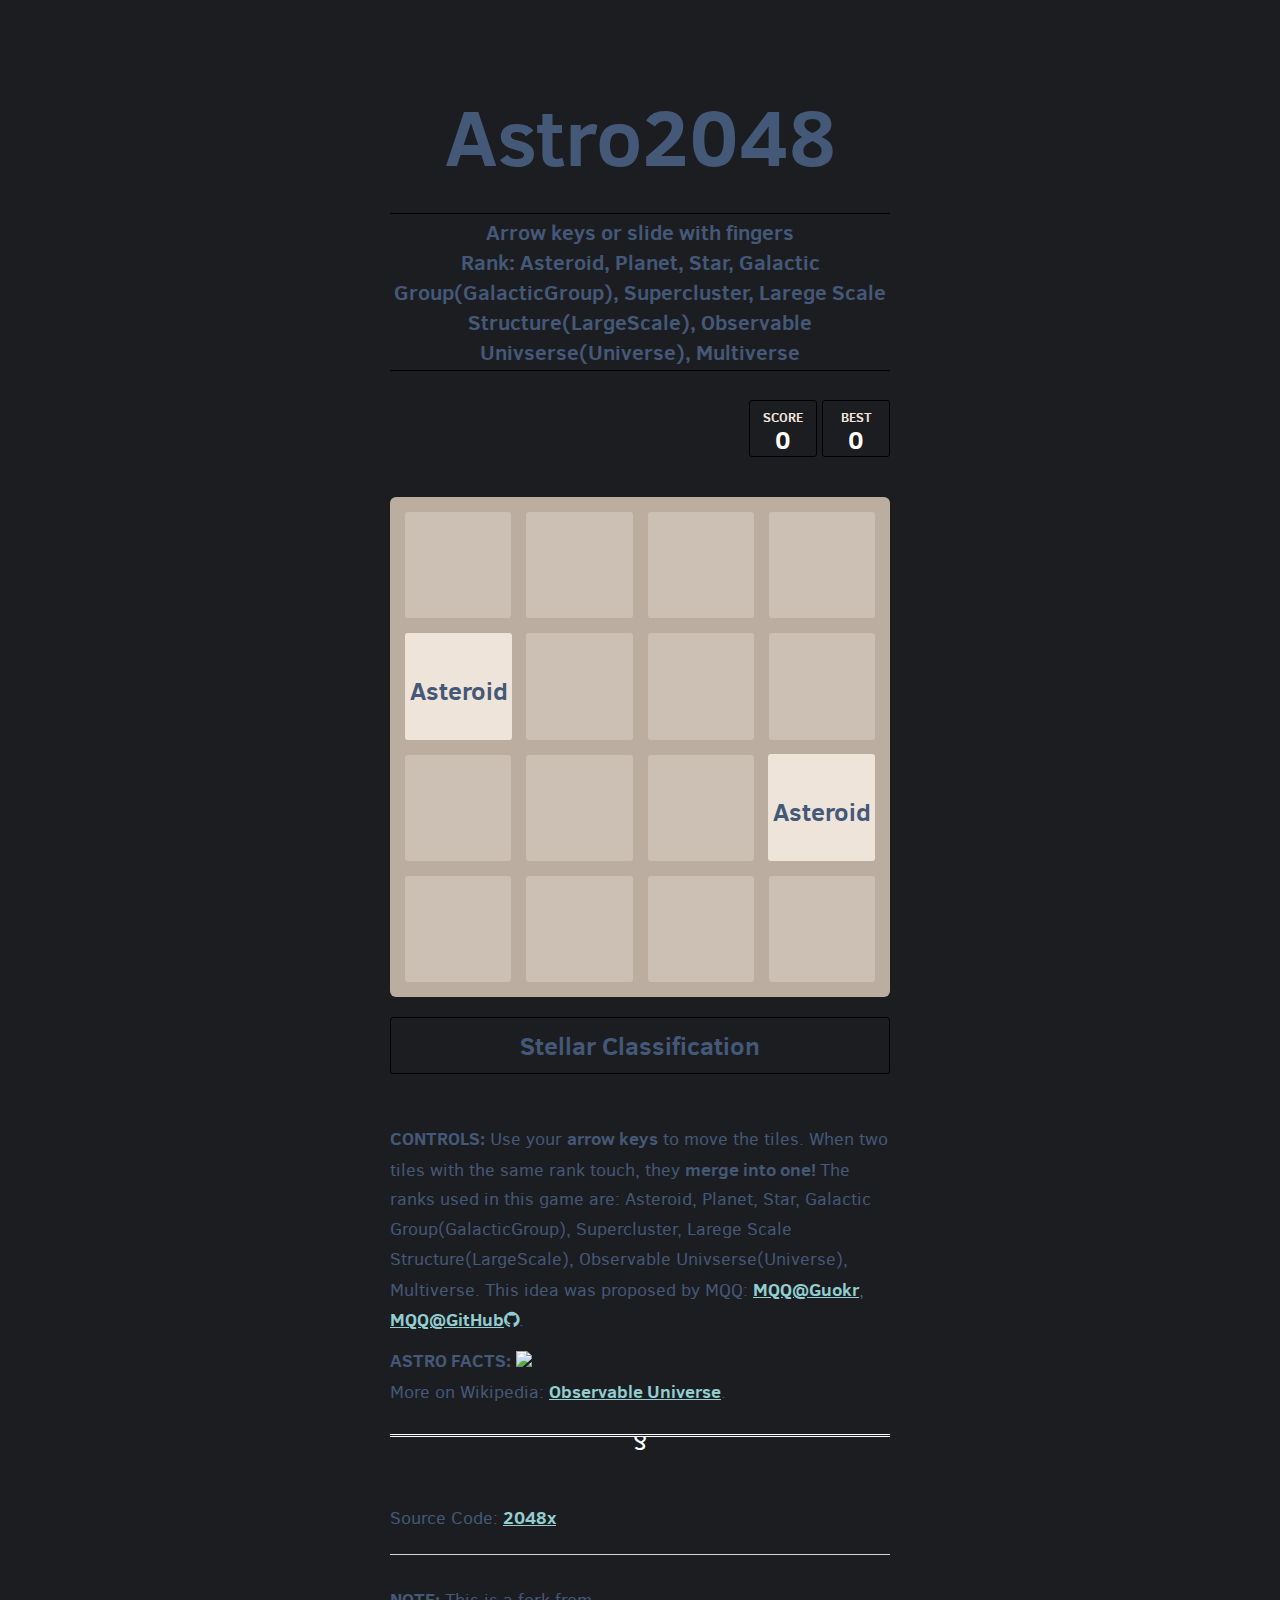
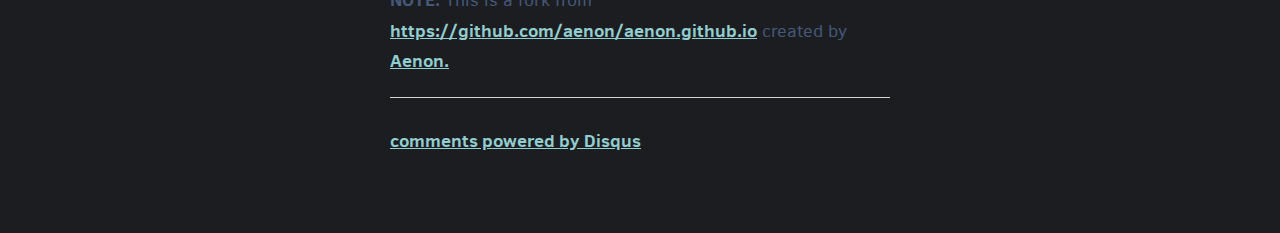
==== cosmoScale/index.html @ 58b3845a "add cosmoScale" ====
<!DOCTYPE html>
<html>

<head>
  <meta charset="utf-8">
  <title>CosmoScale@Astro2048Game</title>

  <link href="style/main.css" rel="stylesheet" type="text/css">
  <link href="http://netdna.bootstrapcdn.com/font-awesome/4.0.3/css/font-awesome.css" rel="stylesheet">
  <link rel="shortcut icon" href="../favicon.ico">
  <link rel="apple-touch-icon" href="meta/apple-touch-icon.png">
  <meta name="apple-mobile-web-app-capable" content="yes">

  <meta name="HandheldFriendly" content="True">
  <meta name="MobileOptimized" content="320">
  <meta name="viewport" content="width=device-width, target-densitydpi=160dpi, initial-scale=1.0, maximum-scale=1, user-scalable=no, minimal-ui">

  <meta property="og:title" content="CosmoScale@Astro2048Game" />
  <meta property="og:site_name" content="CosmoScale@Astro2048Game" />
</head>

<body>
  <div class="container">
    <div class="heading">
      <h1 class="title">Astro2048</h1>
      <h3 class="game-intro"> Arrow keys or slide with fingers <br><strong>Rank: Asteroid, Planet, Star, Galactic Group(GalacticGroup), Supercluster, Larege Scale Structure(LargeScale), Observable Univserse(Universe), Multiverse</strong>
      </h3>

      <div class="scores-container" >
        <div class="score-container" >0</div>
        <div class="best-container">0</div>
      </div>
    </div>


    <div class="game-container">
      <div class="game-message">
        <p></p>
        <div class="lower">
          <a class="keep-playing-button">Explore beyond ！</a>
          <a class="retry-button">Try again</a>
          <div class="score-sharing"></div>
        </div>
      </div>

      <div class="grid-container">
        <div class="grid-row">
          <div class="grid-cell"></div>
          <div class="grid-cell"></div>
          <div class="grid-cell"></div>
          <div class="grid-cell"></div>
        </div>
        <div class="grid-row">
          <div class="grid-cell"></div>
          <div class="grid-cell"></div>
          <div class="grid-cell"></div>
          <div class="grid-cell"></div>
        </div>
        <div class="grid-row">
          <div class="grid-cell"></div>
          <div class="grid-cell"></div>
          <div class="grid-cell"></div>
          <div class="grid-cell"></div>
        </div>
        <div class="grid-row">
          <div class="grid-cell"></div>
          <div class="grid-cell"></div>
          <div class="grid-cell"></div>
          <div class="grid-cell"></div>
        </div>
      </div>

      <div class="tile-container">

      </div>
    </div>

<div class="names-container">
<div class="game-name">Stellar Classification
</div>
</div>
<div class="game-explanation">
    <p >
      <strong class="important">Controls:</strong> Use your <strong>arrow keys</strong> to move the tiles. When two tiles with the same rank touch, they <strong>merge into one! </strong>The ranks used in this game are: Asteroid, Planet, Star, Galactic Group(GalacticGroup), Supercluster, Larege Scale Structure(LargeScale), Observable Univserse(Universe), Multiverse. This idea was proposed by MQQ: <a href="http://www.guokr.com/i/1818173249/" target="_blank">MQQ@Guokr</a>, <a href="https://github.com/MQQ" target="_blank">MQQ@GitHub<i class="fa fa-github"></i></a>.
    </p>
<p>
  <strong class="important">Astro Facts:</strong> <img src="https://upload.wikimedia.org/wikipedia/commons/thumb/0/0f/Earth%27s_Location_in_the_Universe_SMALLER_%28JPEG%29.jpg/1024px-Earth%27s_Location_in_the_Universe_SMALLER_%28JPEG%29.jpg" width="100%;">
  <br>
  More on Wikipedia: <a href="https://en.wikipedia.org/wiki/Observable_universe#Horizons" target="_blank">Observable Universe</a>.
</p>

    <hr class="section">
    <p>
      Source Code: <a href="https://github.com/emptymalei/2048x">2048x</a>
    </p>
    <hr>
    <p>
      <strong class="important">Note:</strong> This is a fork from <a href="https://github.com/aenon/aenon.github.io">https://github.com/aenon/aenon.github.io</a> created by <a href="https://aenon.github.io" target="_blank">Aenon.</a>
    </p>

<hr>
<!-- Comments -->
<div>
  <div id="disqus_thread"></div>
  <script type="text/javascript">
    /* * * CONFIGURATION VARIABLES: EDIT BEFORE PASTING INTO YOUR WEBPAGE * * */
    var disqus_shortname = '2048x'; // required: replace example with your forum shortname

    /* * * DON'T EDIT BELOW THIS LINE * * */
    (function() {
      var dsq = document.createElement('script');
      dsq.type = 'text/javascript';
      dsq.async = true;
      dsq.src = '//' + disqus_shortname + '.disqus.com/embed.js';
      (document.getElementsByTagName('head')[0] || document.getElementsByTagName('body')[0]).appendChild(dsq);
    })();
  </script>
  <noscript>Please enable JavaScript to view the <a href="http://disqus.com/?ref_noscript">comments powered by Disqus.</a>
  </noscript>
  <a href="http://disqus.com" class="dsq-brlink">comments powered by <span class="logo-disqus">Disqus</span></a>
</div>

  </div>
  </div>

  <script src="js/animframe_polyfill.js"></script>
  <script src="js/keyboard_input_manager.js"></script>
  <script src="js/html_actuator.js"></script>
  <script src="js/grid.js"></script>
  <script src="js/tile.js"></script>
  <script src="js/local_score_manager.js"></script>
  <script src="js/game_manager.js"></script>
  <script src="js/application.js"></script>






</body>

</html>
---- cosmoScale/style/main.css ----
@import url(fonts/clear-sans.css);
html, body {
  margin: 0;
  padding: 0;
  background: #1C1D21;
  color: #445878;
  font-family: "Clear Sans", "Helvetica Neue", "Microsoft Yahei", Arial, sans-serif;
  font-size: 18px; }

body {
  margin: 80px 0; }

.heading:after {
  content: "";
  display: block;
  clear: both; }

h1.title {
  font-size: 80px;
  font-weight: bold;
  margin: 0;
  display: block;
  text-align:center;
/*float: left;*/ }

@-webkit-keyframes move-up {
  0% {
    top: 25px;
    opacity: 1; }

  100% {
    top: -50px;
    opacity: 0; } }

@-moz-keyframes move-up {
  0% {
    top: 25px;
    opacity: 1; }

  100% {
    top: -50px;
    opacity: 0; } }

@keyframes move-up {
  0% {
    top: 25px;
    opacity: 1; }

  100% {
    top: -50px;
    opacity: 0; } }



/* HR*/
hr.section {
padding: 0;
border: none;
border-top: medium double #FFF;
color: #333;
text-align: center;
margin-top:1.5em;
/*margin-bottom:1.5em;*/
}

hr.section:after {
content: "§";
color:white;
display: inline-block;
position: relative;
top: -0.7em;
font-size: 1.5em;
padding: 0 0.25em;
background: #1C1D21;
}

/* game name*/
.names-container {
display:block;
  text-align: center;
  margin-bottom: 20px;
  margin-top: 20px;
}
.game-name {

  text-align: center;

  display: block;
  padding: 10px 25px 10px 25px;
  font-size: 25px;
  /*height:47px;*/
  /*line-height: 47px;*/
  font-weight: bold;
  border-radius: 3px;
  border:1px solid black;
  /*color: #92CDCF;*/
  margin-top: 8px;
  text-align: center;
}



.scores-container {
  float: right;
  text-align: right; }

#disqus_thread {
/*width: 600px;*/
margin: 0 auto;
color:#445878;
}

.score-container, .best-container {
  position: relative;
  display: inline-block;
  /*background: #bbada0;*/
  padding: 15px 25px;
  font-size: 25px;
  height: 25px;
  line-height: 47px;
  font-weight: bold;
  border-radius: 3px;
  border:1px solid black;
  color: white;
  margin-top: 8px;
  text-align: center; }
  .score-container:after, .best-container:after {
    position: absolute;
    width: 100%;
    top: 10px;
    left: 0;
    text-transform: uppercase;
    font-size: 13px;
    line-height: 13px;
    text-align: center;
    color: #eee4da; }
  .score-container .score-addition, .best-container .score-addition {
    position: absolute;
    right: 30px;
    color: red;
    font-size: 25px;
    line-height: 25px;
    font-weight: bold;
    color: rgba(119, 110, 101, 0.9);
    z-index: 100;
    -webkit-animation: move-up 600ms ease-in;
    -moz-animation: move-up 600ms ease-in;
    animation: move-up 600ms ease-in;
    -webkit-animation-fill-mode: both;
    -moz-animation-fill-mode: both;
    animation-fill-mode: both; }

.score-container:after {
  content: "Score"; }

.best-container:after {
  content: "Best"; }

p {
  margin-top: 0;
  margin-bottom: 10px;
  line-height: 1.65; }

a {
  color: #92CDCF;
  font-weight: bold;
  text-decoration: underline;
  cursor: pointer; }

strong.important {
  text-transform: uppercase; }

hr {
  border: none;
  border-bottom: 1px solid #d8d4d0;
  margin-top: 20px;
  margin-bottom: 30px; }

.container {
  width: 500px;
  margin: 0 auto; }

@-webkit-keyframes fade-in {
  0% {
    opacity: 0; }

  100% {
    opacity: 1; } }

@-moz-keyframes fade-in {
  0% {
    opacity: 0; }

  100% {
    opacity: 1; } }

@keyframes fade-in {
  0% {
    opacity: 0; }

  100% {
    opacity: 1; } }

.game-container {
  margin-top: 40px;
  position: relative;
  padding: 15px;
  cursor: default;
  -webkit-touch-callout: none;
  -webkit-user-select: none;
  -moz-user-select: none;
  background: #bbada0;
  border-radius: 6px;
  width: 500px;
  height: 500px;
  -webkit-box-sizing: border-box;
  -moz-box-sizing: border-box;
  box-sizing: border-box; }
  .game-container .game-message {
    display: none;
    position: absolute;
    top: 0;
    right: 0;
    bottom: 0;
    left: 0;
    background: rgba(238, 228, 218, 0.5);
    z-index: 100;
    text-align: center;
    -webkit-animation: fade-in 800ms ease 1200ms;
    -moz-animation: fade-in 800ms ease 1200ms;
    animation: fade-in 800ms ease 1200ms;
    -webkit-animation-fill-mode: both;
    -moz-animation-fill-mode: both;
    animation-fill-mode: both; }
    .game-container .game-message p {
      font-size: 40px;
      font-weight: bold;
      height: 40px;
      line-height: 40px;
      margin-top: 222px; }
    .game-container .game-message .lower {
      display: block;
      margin-top: 59px; }
    .game-container .game-message a {
      display: inline-block;
      background: #8f7a66;
      border-radius: 3px;
      padding: 0 20px;
      text-decoration: none;
      color: #f9f6f2;
      height: 40px;
      line-height: 42px;
      margin-left: 9px; }
      .game-container .game-message a.keep-playing-button {
        display: none; }
    .game-container .game-message .score-sharing {
      display: inline-block;
      vertical-align: middle;
      margin-left: 10px; }
    .game-container .game-message.game-won {
      background: rgba(237, 194, 46, 0.5);
      color: #f9f6f2; }
      .game-container .game-message.game-won a.keep-playing-button {
        display: inline-block; }
    .game-container .game-message.game-won, .game-container .game-message.game-over {
      display: block; }

.grid-container {
  position: absolute;
  z-index: 1; }

.grid-row {
  margin-bottom: 15px; }
  .grid-row:last-child {
    margin-bottom: 0; }
  .grid-row:after {
    content: "";
    display: block;
    clear: both; }

.grid-cell {
  width: 106.25px;
  height: 106.25px;
  margin-right: 15px;
  float: left;
  border-radius: 3px;
  background: rgba(238, 228, 218, 0.35); }
  .grid-cell:last-child {
    margin-right: 0; }

.tile-container {
  position: absolute;
  z-index: 2; }

.tile, .tile .tile-inner {
  width: 107px;
  height: 107px;
  line-height: 116.25px; }
.tile.tile-position-1-1 {
  -webkit-transform: translate(0px, 0px);
  -moz-transform: translate(0px, 0px);
  transform: translate(0px, 0px); }
.tile.tile-position-1-2 {
  -webkit-transform: translate(0px, 121px);
  -moz-transform: translate(0px, 121px);
  transform: translate(0px, 121px); }
.tile.tile-position-1-3 {
  -webkit-transform: translate(0px, 242px);
  -moz-transform: translate(0px, 242px);
  transform: translate(0px, 242px); }
.tile.tile-position-1-4 {
  -webkit-transform: translate(0px, 363px);
  -moz-transform: translate(0px, 363px);
  transform: translate(0px, 363px); }
.tile.tile-position-2-1 {
  -webkit-transform: translate(121px, 0px);
  -moz-transform: translate(121px, 0px);
  transform: translate(121px, 0px); }
.tile.tile-position-2-2 {
  -webkit-transform: translate(121px, 121px);
  -moz-transform: translate(121px, 121px);
  transform: translate(121px, 121px); }
.tile.tile-position-2-3 {
  -webkit-transform: translate(121px, 242px);
  -moz-transform: translate(121px, 242px);
  transform: translate(121px, 242px); }
.tile.tile-position-2-4 {
  -webkit-transform: translate(121px, 363px);
  -moz-transform: translate(121px, 363px);
  transform: translate(121px, 363px); }
.tile.tile-position-3-1 {
  -webkit-transform: translate(242px, 0px);
  -moz-transform: translate(242px, 0px);
  transform: translate(242px, 0px); }
.tile.tile-position-3-2 {
  -webkit-transform: translate(242px, 121px);
  -moz-transform: translate(242px, 121px);
  transform: translate(242px, 121px); }
.tile.tile-position-3-3 {
  -webkit-transform: translate(242px, 242px);
  -moz-transform: translate(242px, 242px);
  transform: translate(242px, 242px); }
.tile.tile-position-3-4 {
  -webkit-transform: translate(242px, 363px);
  -moz-transform: translate(242px, 363px);
  transform: translate(242px, 363px); }
.tile.tile-position-4-1 {
  -webkit-transform: translate(363px, 0px);
  -moz-transform: translate(363px, 0px);
  transform: translate(363px, 0px); }
.tile.tile-position-4-2 {
  -webkit-transform: translate(363px, 121px);
  -moz-transform: translate(363px, 121px);
  transform: translate(363px, 121px); }
.tile.tile-position-4-3 {
  -webkit-transform: translate(363px, 242px);
  -moz-transform: translate(363px, 242px);
  transform: translate(363px, 242px); }
.tile.tile-position-4-4 {
  -webkit-transform: translate(363px, 363px);
  -moz-transform: translate(363px, 363px);
  transform: translate(363px, 363px); }

.tile {
  position: absolute;
  -webkit-transition: 100ms ease-in-out;
  -moz-transition: 100ms ease-in-out;
  transition: 100ms ease-in-out;
  -webkit-transition-property: -webkit-transform;
  -moz-transition-property: -moz-transform;
  transition-property: transform; }
  .tile .tile-inner {
    border-radius: 3px;
    background: #eee4da;
    text-align: center;
    font-weight: bold;
    z-index: 10;
    font-size: 25px; }
  .tile.tile-2 .tile-inner {
    background: #eee4da;
    box-shadow: 0 0 30px 10px rgba(243, 215, 116, 0), inset 0 0 0 1px rgba(255, 255, 255, 0); }
  .tile.tile-4 .tile-inner {
    background: #ede0c8;
    box-shadow: 0 0 30px 10px rgba(243, 215, 116, 0), inset 0 0 0 1px rgba(255, 255, 255, 0); }
  .tile.tile-8 .tile-inner {
    color: #f9f6f2;
    background: #f2b179; }
  .tile.tile-16 .tile-inner {
    color: #f9f6f2;
    background: #f59563;
  font-size: 20px;
line-height:50px;}
  .tile.tile-32 .tile-inner {
    color: #f9f6f2;
    background: #f67c5f;
    font-size: 15px;
	/*font-size: 27px;*/ /*Adapt this for more confortable size*/}
  .tile.tile-64 .tile-inner {
    color: #f9f6f2;
    background: #f65e3b;
  font-size: 20px;
line-height:50px; }
  .tile.tile-128 .tile-inner {
    color: #f9f6f2;
    background: #edcf72;
    box-shadow: 0 0 30px 10px rgba(243, 215, 116, 0.2381), inset 0 0 0 1px rgba(255, 255, 255, 0.14286);
	/*font-size: 27px;*/ }
  .tile.tile-256 .tile-inner {
    color: #f9f6f2;
    background: #edcc61;
    box-shadow: 0 0 30px 10px rgba(243, 215, 116, 0.31746), inset 0 0 0 1px rgba(255, 255, 255, 0.19048);
  font-size: 20px;
}
  .tile.tile-512 .tile-inner {
    color: #f9f6f2;
    background: #edc850;
    box-shadow: 0 0 30px 10px rgba(243, 215, 116, 0.39683), inset 0 0 0 1px rgba(255, 255, 255, 0.2381); }
  .tile.tile-1024 .tile-inner {
    color: #f9f6f2;
    background: #edc850;
    box-shadow: 0 0 30px 10px rgba(243, 215, 116, 0.47619), inset 0 0 0 1px rgba(255, 255, 255, 0.28571); }
  .tile.tile-2048 .tile-inner {
    color: #f9f6f2;
    background: #edc850;
    box-shadow: 0 0 30px 10px rgba(243, 215, 116, 0.55556), inset 0 0 0 1px rgba(255, 255, 255, 0.33333); }
  .tile.tile-super .tile-inner {
    color: #f9f6f2;
    background: #3c3a32;
    font-size: 30px; }
    @media screen and (max-width: 520px) {
      .tile.tile-super .tile-inner {
        font-size: 10px; } }

@-webkit-keyframes appear {
  0% {
    opacity: 0;
    -webkit-transform: scale(0);
    -moz-transform: scale(0);
    transform: scale(0); }

  100% {
    opacity: 1;
    -webkit-transform: scale(1);
    -moz-transform: scale(1);
    transform: scale(1); } }

@-moz-keyframes appear {
  0% {
    opacity: 0;
    -webkit-transform: scale(0);
    -moz-transform: scale(0);
    transform: scale(0); }

  100% {
    opacity: 1;
    -webkit-transform: scale(1);
    -moz-transform: scale(1);
    transform: scale(1); } }

@keyframes appear {
  0% {
    opacity: 0;
    -webkit-transform: scale(0);
    -moz-transform: scale(0);
    transform: scale(0); }

  100% {
    opacity: 1;
    -webkit-transform: scale(1);
    -moz-transform: scale(1);
    transform: scale(1); } }

.tile-new .tile-inner {
  -webkit-animation: appear 200ms ease 100ms;
  -moz-animation: appear 200ms ease 100ms;
  animation: appear 200ms ease 100ms;
  -webkit-animation-fill-mode: backwards;
  -moz-animation-fill-mode: backwards;
  animation-fill-mode: backwards; }

@-webkit-keyframes pop {
  0% {
    -webkit-transform: scale(0);
    -moz-transform: scale(0);
    transform: scale(0); }

  50% {
    -webkit-transform: scale(1.2);
    -moz-transform: scale(1.2);
    transform: scale(1.2); }

  100% {
    -webkit-transform: scale(1);
    -moz-transform: scale(1);
    transform: scale(1); } }

@-moz-keyframes pop {
  0% {
    -webkit-transform: scale(0);
    -moz-transform: scale(0);
    transform: scale(0); }

  50% {
    -webkit-transform: scale(1.2);
    -moz-transform: scale(1.2);
    transform: scale(1.2); }

  100% {
    -webkit-transform: scale(1);
    -moz-transform: scale(1);
    transform: scale(1); } }

@keyframes pop {
  0% {
    -webkit-transform: scale(0);
    -moz-transform: scale(0);
    transform: scale(0); }

  50% {
    -webkit-transform: scale(1.2);
    -moz-transform: scale(1.2);
    transform: scale(1.2); }

  100% {
    -webkit-transform: scale(1);
    -moz-transform: scale(1);
    transform: scale(1); } }

.tile-merged .tile-inner {
  z-index: 20;
  -webkit-animation: pop 200ms ease 100ms;
  -moz-animation: pop 200ms ease 100ms;
  animation: pop 200ms ease 100ms;
  -webkit-animation-fill-mode: backwards;
  -moz-animation-fill-mode: backwards;
  animation-fill-mode: backwards; }

.game-intro {
  /*margin-bottom: 0;*/
  padding: 3px 0 3px 0;
text-align:center;
border-bottom:1px solid black;
border-top:1px solid black; }

.game-explanation {
  margin-top: 50px; }

.sharing {
  margin-top: 20px;
  text-align: center; }
  .sharing > iframe, .sharing > span, .sharing > form {
    display: inline-block;
    vertical-align: middle; }

@media screen and (max-width: 520px) {
  html, body {
    font-size: 15px; }

  body {
    margin: 20px 0;
    padding: 0 20px; }

  h1.title {
    font-size: 27px;
    margin-top: 15px; }

  .container {
    width: 280px;
    margin: 0 auto; }

  .score-container, .best-container {
    margin-top: 0;
    padding: 15px 10px;
    min-width: 40px; }

  .heading {
    margin-bottom: 10px; }

  .game-container {
    margin-top: 40px;
    position: relative;
    padding: 10px;
    cursor: default;
    -webkit-touch-callout: none;
    -webkit-user-select: none;
    -moz-user-select: none;
    background: #bbada0;
    border-radius: 6px;
    width: 280px;
    height: 280px;
    -webkit-box-sizing: border-box;
    -moz-box-sizing: border-box;
    box-sizing: border-box; }
    .game-container .game-message {
      display: none;
      position: absolute;
      top: 0;
      right: 0;
      bottom: 0;
      left: 0;
      background: rgba(238, 228, 218, 0.5);
      z-index: 100;
      text-align: center;
      -webkit-animation: fade-in 800ms ease 1200ms;
      -moz-animation: fade-in 800ms ease 1200ms;
      animation: fade-in 800ms ease 1200ms;
      -webkit-animation-fill-mode: both;
      -moz-animation-fill-mode: both;
      animation-fill-mode: both; }
      .game-container .game-message p {
        font-size: 60px;
        font-weight: bold;
        height: 60px;
        line-height: 60px;
        margin-top: 222px; }
      .game-container .game-message .lower {
        display: block;
        margin-top: 59px; }
      .game-container .game-message a {
        display: inline-block;
        background: #8f7a66;
        border-radius: 3px;
        padding: 0 20px;
        text-decoration: none;
        color: #f9f6f2;
        height: 40px;
        line-height: 42px;
        margin-left: 9px; }
        .game-container .game-message a.keep-playing-button {
          display: none; }
      .game-container .game-message .score-sharing {
        display: inline-block;
        vertical-align: middle;
        margin-left: 10px; }
      .game-container .game-message.game-won {
        background: rgba(237, 194, 46, 0.5);
        color: #f9f6f2; }
        .game-container .game-message.game-won a.keep-playing-button {
          display: inline-block; }
      .game-container .game-message.game-won, .game-container .game-message.game-over {
        display: block; }

  .grid-container {
    position: absolute;
    z-index: 1; }

  .grid-row {
    margin-bottom: 10px; }
    .grid-row:last-child {
      margin-bottom: 0; }
    .grid-row:after {
      content: "";
      display: block;
      clear: both; }

  .grid-cell {
    width: 57.5px;
    height: 57.5px;
    margin-right: 10px;
    float: left;
    border-radius: 3px;
    background: rgba(238, 228, 218, 0.35); }
    .grid-cell:last-child {
      margin-right: 0; }

  .tile-container {
    position: absolute;
    z-index: 2; }

  .tile, .tile .tile-inner {
    width: 58px;
    height: 58px;
    line-height: 67.5px; }
  .tile.tile-position-1-1 {
    -webkit-transform: translate(0px, 0px);
    -moz-transform: translate(0px, 0px);
    transform: translate(0px, 0px); }
  .tile.tile-position-1-2 {
    -webkit-transform: translate(0px, 67px);
    -moz-transform: translate(0px, 67px);
    transform: translate(0px, 67px); }
  .tile.tile-position-1-3 {
    -webkit-transform: translate(0px, 135px);
    -moz-transform: translate(0px, 135px);
    transform: translate(0px, 135px); }
  .tile.tile-position-1-4 {
    -webkit-transform: translate(0px, 202px);
    -moz-transform: translate(0px, 202px);
    transform: translate(0px, 202px); }
  .tile.tile-position-2-1 {
    -webkit-transform: translate(67px, 0px);
    -moz-transform: translate(67px, 0px);
    transform: translate(67px, 0px); }
  .tile.tile-position-2-2 {
    -webkit-transform: translate(67px, 67px);
    -moz-transform: translate(67px, 67px);
    transform: translate(67px, 67px); }
  .tile.tile-position-2-3 {
    -webkit-transform: translate(67px, 135px);
    -moz-transform: translate(67px, 135px);
    transform: translate(67px, 135px); }
  .tile.tile-position-2-4 {
    -webkit-transform: translate(67px, 202px);
    -moz-transform: translate(67px, 202px);
    transform: translate(67px, 202px); }
  .tile.tile-position-3-1 {
    -webkit-transform: translate(135px, 0px);
    -moz-transform: translate(135px, 0px);
    transform: translate(135px, 0px); }
  .tile.tile-position-3-2 {
    -webkit-transform: translate(135px, 67px);
    -moz-transform: translate(135px, 67px);
    transform: translate(135px, 67px); }
  .tile.tile-position-3-3 {
    -webkit-transform: translate(135px, 135px);
    -moz-transform: translate(135px, 135px);
    transform: translate(135px, 135px); }
  .tile.tile-position-3-4 {
    -webkit-transform: translate(135px, 202px);
    -moz-transform: translate(135px, 202px);
    transform: translate(135px, 202px); }
  .tile.tile-position-4-1 {
    -webkit-transform: translate(202px, 0px);
    -moz-transform: translate(202px, 0px);
    transform: translate(202px, 0px); }
  .tile.tile-position-4-2 {
    -webkit-transform: translate(202px, 67px);
    -moz-transform: translate(202px, 67px);
    transform: translate(202px, 67px); }
  .tile.tile-position-4-3 {
    -webkit-transform: translate(202px, 135px);
    -moz-transform: translate(202px, 135px);
    transform: translate(202px, 135px); }
  .tile.tile-position-4-4 {
    -webkit-transform: translate(202px, 202px);
    -moz-transform: translate(202px, 202px);
    transform: translate(202px, 202px); }

  .game-container {
    margin-top: 20px; }

  .tile .tile-inner {
    font-size: 35px; }

  .game-message p {
    font-size: 30px !important;
    height: 30px !important;
    line-height: 30px !important;
    margin-top: 90px !important; }
  .game-message .lower {
    margin-top: 30px !important; }

  .sharing > iframe, .sharing > span, .sharing > form {
    display: block;
    margin: 0 auto;
    margin-bottom: 20px; } }
.pp-donate button {
  -webkit-appearance: none;
  -moz-appearance: none;
  appearance: none;
  border: none;
  font: inherit;
  color: inherit;
  cursor: pointer;
  display: inline-block;
  background: #8f7a66;
  border-radius: 3px;
  padding: 0 20px;
  text-decoration: none;
  color: #f9f6f2;
  height: 40px;
  line-height: 42px; }
  .pp-donate button img {
    vertical-align: -4px;
    margin-right: 8px; }

.btc-donate {
  position: relative;
  margin-left: 10px;
  display: inline-block;
  background: #8f7a66;
  border-radius: 3px;
  padding: 0 20px;
  text-decoration: none;
  color: #f9f6f2;
  height: 40px;
  line-height: 42px;
  cursor: pointer; }
  .btc-donate img {
    vertical-align: -4px;
    margin-right: 8px; }
  .btc-donate a {
    color: #f9f6f2;
    text-decoration: none;
    font-weight: normal; }
  .btc-donate .address {
    cursor: auto;
    position: absolute;
    width: 340px;
    right: 50%;
    margin-right: -170px;
    padding-bottom: 7px;
    top: -30px;
    opacity: 0;
    pointer-events: none;
    -webkit-transition: 400ms ease;
    -moz-transition: 400ms ease;
    transition: 400ms ease;
    -webkit-transition-property: top, opacity;
    -moz-transition-property: top, opacity;
    transition-property: top, opacity; }
    .btc-donate .address:after {
      position: absolute;
      border-top: 10px solid #bbada0;
      border-right: 7px solid transparent;
      border-left: 7px solid transparent;
      content: "";
      bottom: 0px;
      left: 50%;
      margin-left: -7px; }
    .btc-donate .address code {
      background-color: #bbada0;
      padding: 10px 15px;
      width: 100%;
      border-radius: 3px;
      line-height: 1;
      font-weight: normal;
      font-size: 15px;
      font-family: Consolas, "Liberation Mono", Courier, monospace;
      text-align: center; }
  .btc-donate:hover .address, .btc-donate .address:hover .address {
    opacity: 1;
    top: -45px;
    pointer-events: auto; }
  @media screen and (max-width: 480px) {
    .btc-donate {
      width: 120px; }
      .btc-donate .address {
        margin-right: -150px;
        width: 300px; }
        .btc-donate .address code {
          font-size: 13px; }
        .btc-donate .address:after {
          left: 50%;
          bottom: 2px; } }
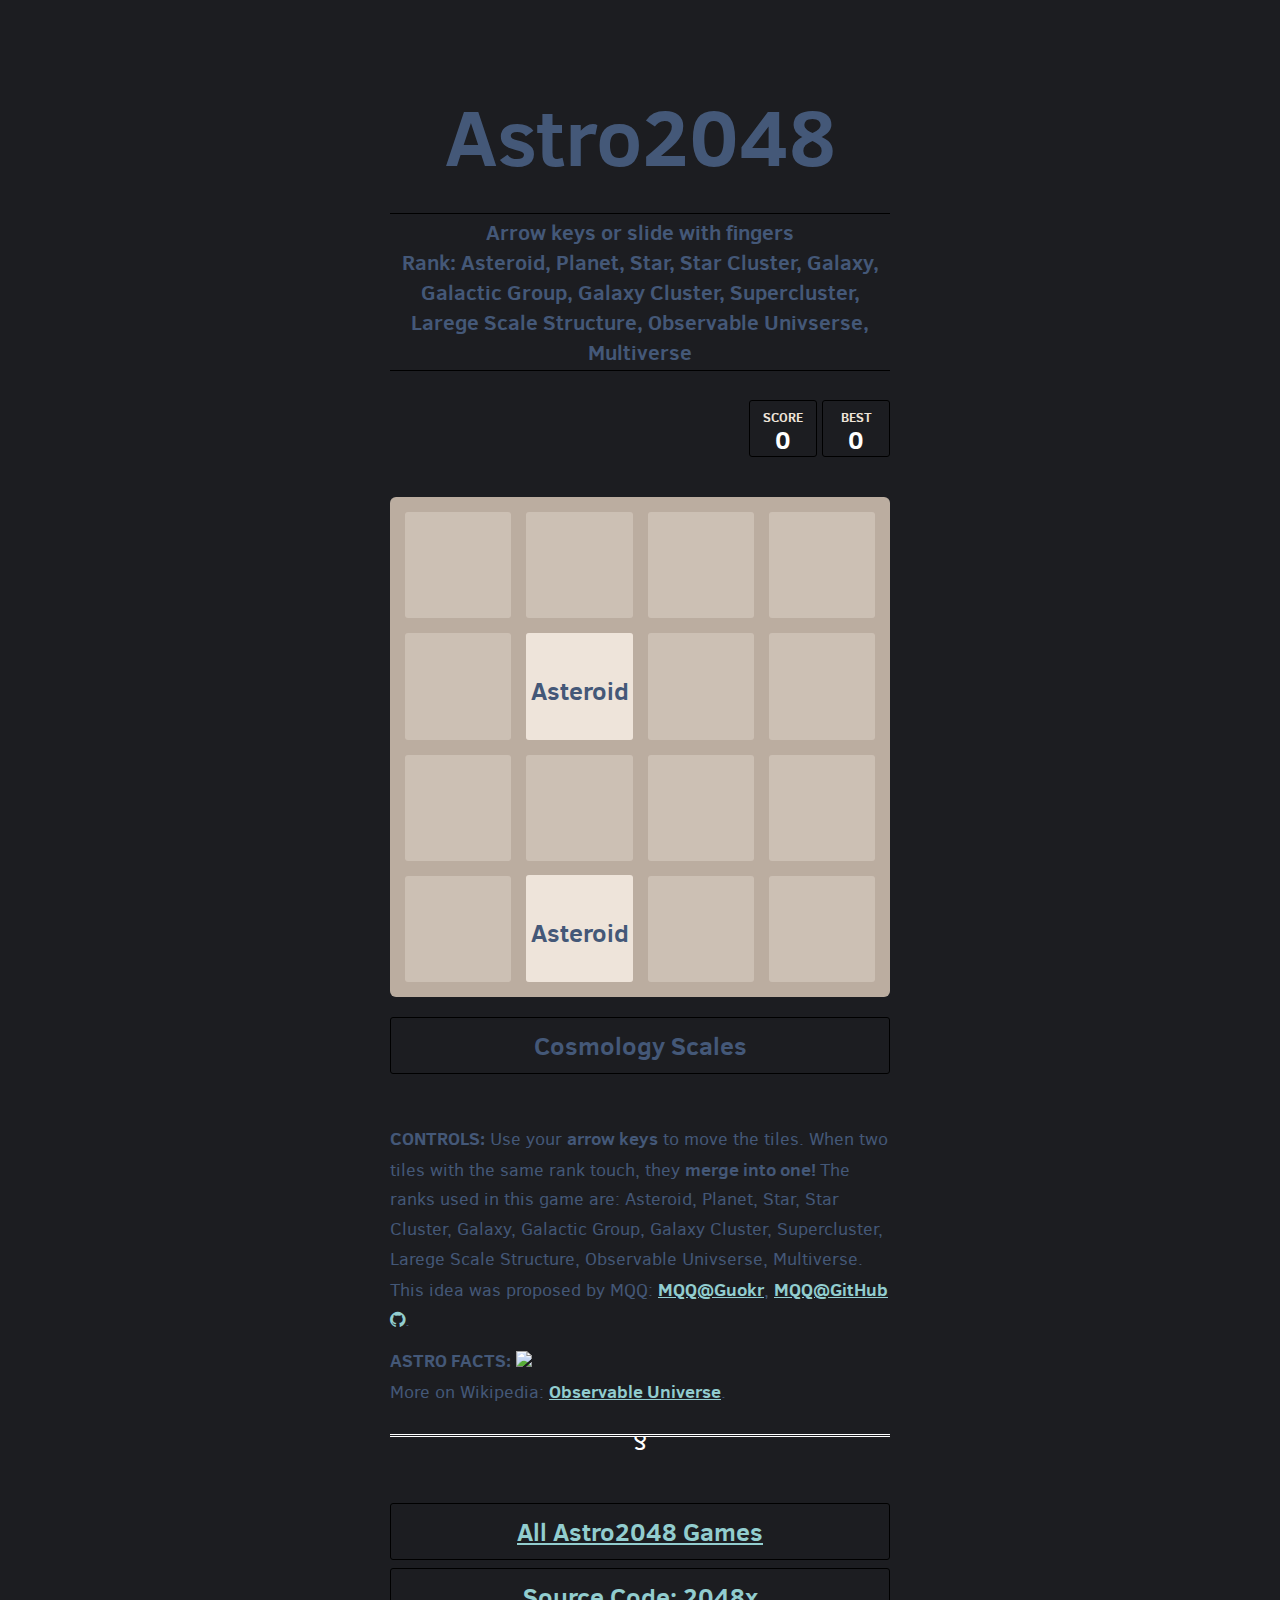
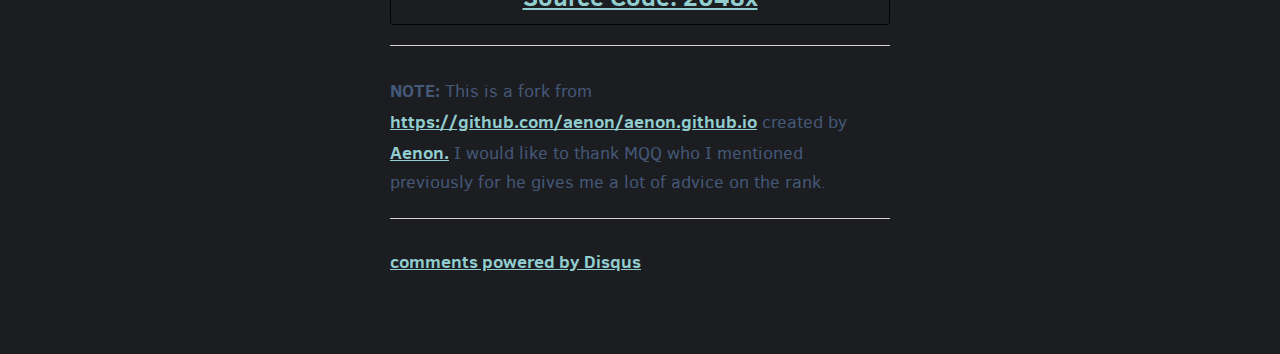
==== commit 05ebb558: "update rank of cosmology scale / MQQ's advice" ====
--- a/cosmoScale/index.html
+++ b/cosmoScale/index.html
@@ -3,7 +3,7 @@
 
 <head>
   <meta charset="utf-8">
-  <title>CosmoScale@Astro2048Game</title>
+  <title>CosmoScale &ndash; Astro2048Game</title>
 
   <link href="style/main.css" rel="stylesheet" type="text/css">
   <link href="http://netdna.bootstrapcdn.com/font-awesome/4.0.3/css/font-awesome.css" rel="stylesheet">
@@ -23,7 +23,7 @@
   <div class="container">
     <div class="heading">
       <h1 class="title">Astro2048</h1>
-      <h3 class="game-intro"> Arrow keys or slide with fingers <br><strong>Rank: Asteroid, Planet, Star, Galactic Group(GalacticGroup), Supercluster, Larege Scale Structure(LargeScale), Observable Univserse(Universe), Multiverse</strong>
+      <h3 class="game-intro"> Arrow keys or slide with fingers <br><strong>Rank: Asteroid, Planet, Star, Star Cluster, Galaxy, Galactic Group, Galaxy Cluster, Supercluster, Larege Scale Structure, Observable Univserse, Multiverse</strong>
       </h3>
 
       <div class="scores-container" >
@@ -76,12 +76,12 @@
     </div>
 
 <div class="names-container">
-<div class="game-name">Stellar Classification
+<div class="game-name">Cosmology Scales
 </div>
 </div>
 <div class="game-explanation">
     <p >
-      <strong class="important">Controls:</strong> Use your <strong>arrow keys</strong> to move the tiles. When two tiles with the same rank touch, they <strong>merge into one! </strong>The ranks used in this game are: Asteroid, Planet, Star, Galactic Group(GalacticGroup), Supercluster, Larege Scale Structure(LargeScale), Observable Univserse(Universe), Multiverse. This idea was proposed by MQQ: <a href="http://www.guokr.com/i/1818173249/" target="_blank">MQQ@Guokr</a>, <a href="https://github.com/MQQ" target="_blank">MQQ@GitHub<i class="fa fa-github"></i></a>.
+      <strong class="important">Controls:</strong> Use your <strong>arrow keys</strong> to move the tiles. When two tiles with the same rank touch, they <strong>merge into one! </strong>The ranks used in this game are: Asteroid, Planet, Star, Star Cluster, Galaxy, Galactic Group, Galaxy Cluster, Supercluster, Larege Scale Structure, Observable Univserse, Multiverse. This idea was proposed by MQQ: <a href="http://www.guokr.com/i/1818173249/" target="_blank">MQQ@Guokr</a>, <a href="https://github.com/MQQ" target="_blank">MQQ@GitHub<i class="fa fa-github"></i></a>.
     </p>
 <p>
   <strong class="important">Astro Facts:</strong> <img src="https://upload.wikimedia.org/wikipedia/commons/thumb/0/0f/Earth%27s_Location_in_the_Universe_SMALLER_%28JPEG%29.jpg/1024px-Earth%27s_Location_in_the_Universe_SMALLER_%28JPEG%29.jpg" width="100%;">
@@ -90,12 +90,17 @@
 </p>
 
     <hr class="section">
-    <p>
-      Source Code: <a href="https://github.com/emptymalei/2048x">2048x</a>
-    </p>
+<div class="names-container">
+<div class="game-name"><a href="../index.html">All Astro2048 Games</a>
+</div>
+<div class="game-name">
+<a href="https://github.com/emptymalei/2048x">Source Code: 2048x</a>
+</div>
+</div>
     <hr>
     <p>
       <strong class="important">Note:</strong> This is a fork from <a href="https://github.com/aenon/aenon.github.io">https://github.com/aenon/aenon.github.io</a> created by <a href="https://aenon.github.io" target="_blank">Aenon.</a>
+      I would like to thank MQQ who I mentioned previously for he gives me a lot of advice on the rank.
     </p>
 
 <hr>
@@ -135,7 +140,16 @@
 
 
 
+<script>
+  (function(i,s,o,g,r,a,m){i['GoogleAnalyticsObject']=r;i[r]=i[r]||function(){
+  (i[r].q=i[r].q||[]).push(arguments)},i[r].l=1*new Date();a=s.createElement(o),
+  m=s.getElementsByTagName(o)[0];a.async=1;a.src=g;m.parentNode.insertBefore(a,m)
+  })(window,document,'script','//www.google-analytics.com/analytics.js','ga');
 
+  ga('create', 'UA-49034078-3', 'emptymalei.github.io');
+  ga('send', 'pageview');
+
+</script>
 
 </body>
 
--- a/cosmoScale/style/main.css
+++ b/cosmoScale/style/main.css
@@ -393,7 +393,7 @@
   .tile.tile-32 .tile-inner {
     color: #f9f6f2;
     background: #f67c5f;
-    font-size: 15px;
+
 	/*font-size: 27px;*/ /*Adapt this for more confortable size*/}
   .tile.tile-64 .tile-inner {
     color: #f9f6f2;
@@ -404,6 +404,8 @@
     color: #f9f6f2;
     background: #edcf72;
     box-shadow: 0 0 30px 10px rgba(243, 215, 116, 0.2381), inset 0 0 0 1px rgba(255, 255, 255, 0.14286);
+    font-size: 20px;
+  line-height:50px;
 	/*font-size: 27px;*/ }
   .tile.tile-256 .tile-inner {
     color: #f9f6f2;
@@ -414,11 +416,15 @@
   .tile.tile-512 .tile-inner {
     color: #f9f6f2;
     background: #edc850;
-    box-shadow: 0 0 30px 10px rgba(243, 215, 116, 0.39683), inset 0 0 0 1px rgba(255, 255, 255, 0.2381); }
+    box-shadow: 0 0 30px 10px rgba(243, 215, 116, 0.39683), inset 0 0 0 1px rgba(255, 255, 255, 0.2381);
+  font-size: 20px;
+line-height:35px;}
   .tile.tile-1024 .tile-inner {
     color: #f9f6f2;
     background: #edc850;
-    box-shadow: 0 0 30px 10px rgba(243, 215, 116, 0.47619), inset 0 0 0 1px rgba(255, 255, 255, 0.28571); }
+    box-shadow: 0 0 30px 10px rgba(243, 215, 116, 0.47619), inset 0 0 0 1px rgba(255, 255, 255, 0.28571);
+  font-size: 20px;
+line-height:50px;}
   .tile.tile-2048 .tile-inner {
     color: #f9f6f2;
     background: #edc850;
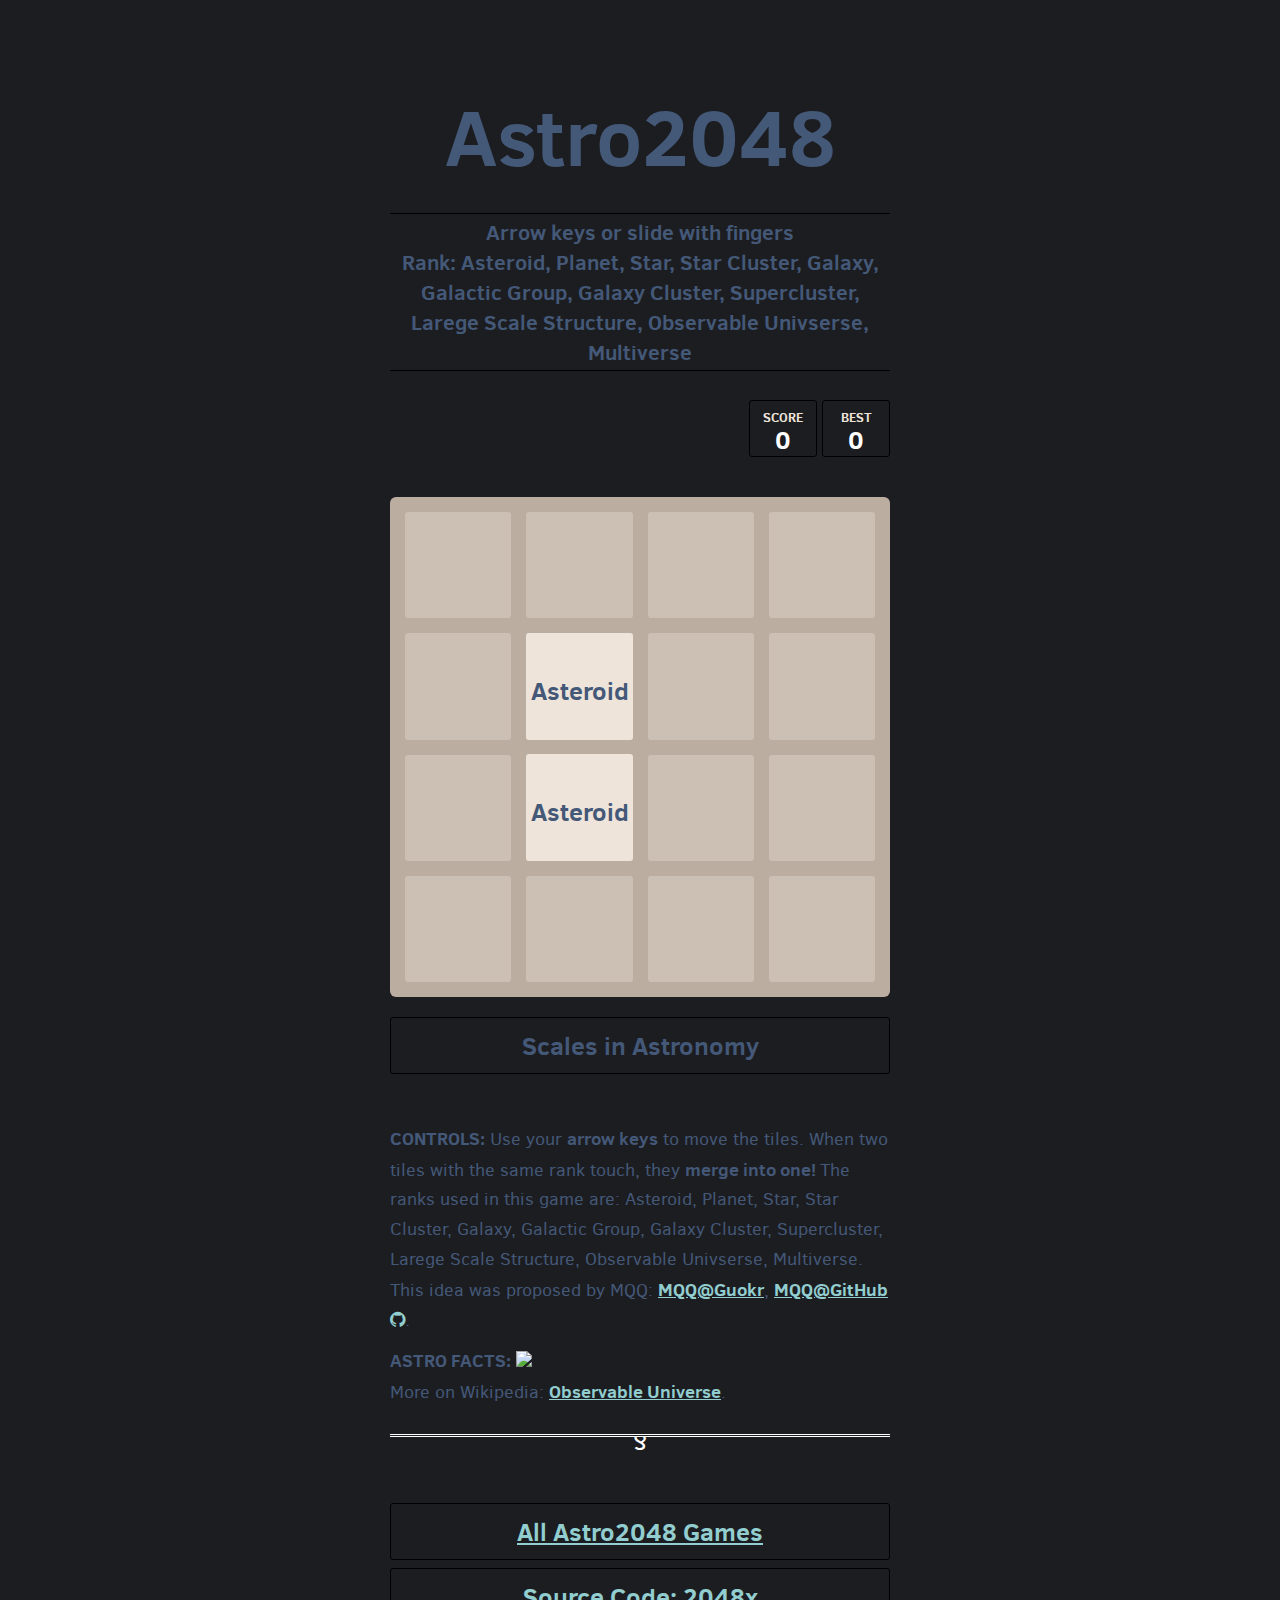
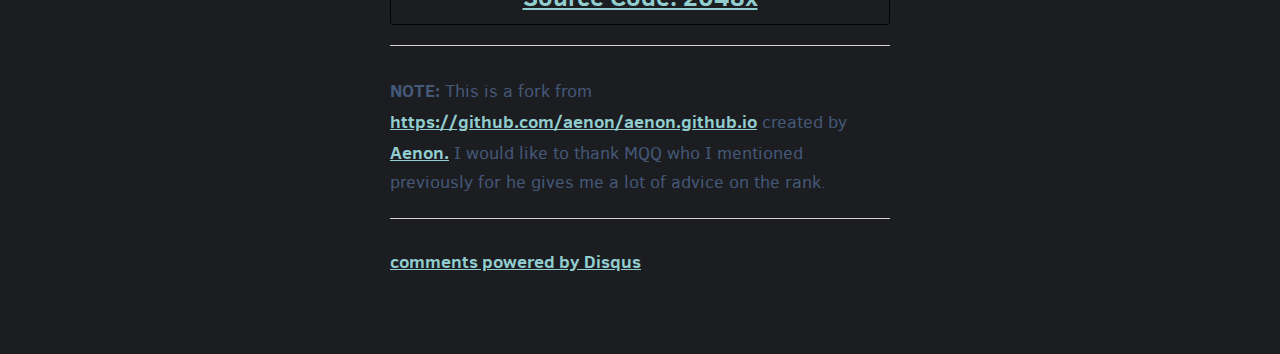
==== commit bbe2ed8a: "fix typos" ====
--- a/cosmoScale/index.html
+++ b/cosmoScale/index.html
@@ -3,7 +3,7 @@
 
 <head>
   <meta charset="utf-8">
-  <title>CosmoScale &ndash; Astro2048Game</title>
+  <title>Scales in Astronomy &ndash; Astro2048Game</title>
 
   <link href="style/main.css" rel="stylesheet" type="text/css">
   <link href="http://netdna.bootstrapcdn.com/font-awesome/4.0.3/css/font-awesome.css" rel="stylesheet">
@@ -76,7 +76,7 @@
     </div>
 
 <div class="names-container">
-<div class="game-name">Cosmology Scales
+<div class="game-name">Scales in Astronomy
 </div>
 </div>
 <div class="game-explanation">
